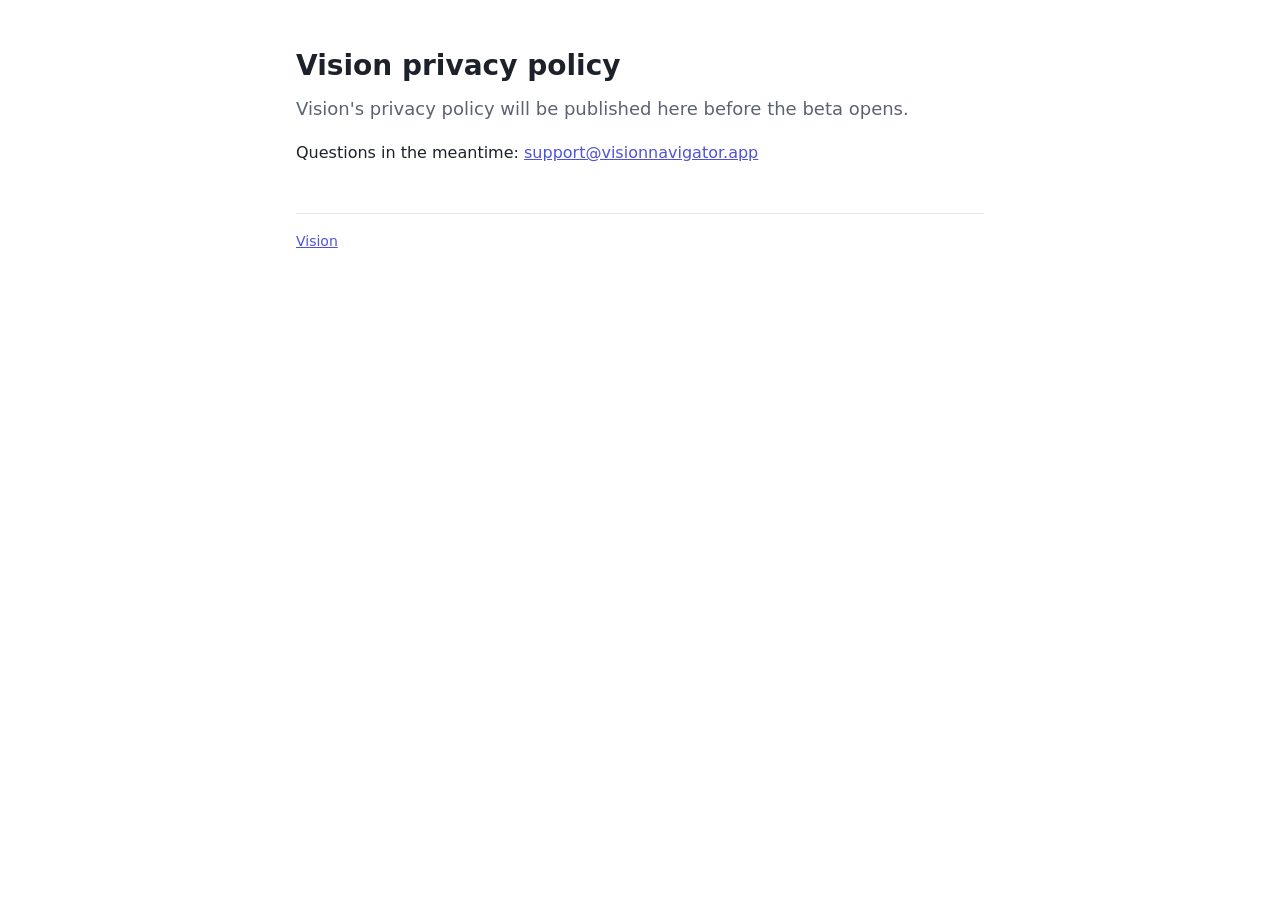
==== privacy/index.html @ 739d5fb8 "Placeholder home page and privacy page" ====
<!doctype html>
<html lang="en">
<head>
  <meta charset="utf-8">
  <meta name="viewport" content="width=device-width, initial-scale=1">
  <title>Vision privacy policy</title>
  <meta name="robots" content="noindex">
  <link rel="stylesheet" href="/style.css">
</head>
<body>
  <main>
    <h1>Vision privacy policy</h1>
    <p class="lead">Vision's privacy policy will be published here before the beta opens.</p>
    <p>Questions in the meantime: <a href="mailto:support@visionnavigator.app">support@visionnavigator.app</a></p>
    <footer>
      <p><a href="/">Vision</a></p>
    </footer>
  </main>
</body>
</html>
---- style.css ----
:root { --bg: #ffffff; --fg: #1d2129; --muted: #5b6372; --accent: #4f52d9; --border: #e3e6ec; }
@media (prefers-color-scheme: dark) { :root { --bg: #0d0f13; --fg: #e6e8ec; --muted: #9aa1ad; --accent: #8b8ef5; --border: #262a33; } }
* { box-sizing: border-box; }
html, body { margin: 0; background: var(--bg); color: var(--fg); }
body { font: 16px/1.6 ui-sans-serif, system-ui, -apple-system, "Segoe UI", sans-serif; }
main { max-width: 720px; margin: 0 auto; padding: 48px 16px 64px; }
h1 { font-size: 28px; line-height: 1.25; margin: 0 0 12px; }
p { margin: 0 0 16px; }
.lead { color: var(--muted); font-size: 18px; }
a { color: var(--accent); }
footer { margin-top: 48px; padding-top: 16px; border-top: 1px solid var(--border); color: var(--muted); font-size: 14px; }
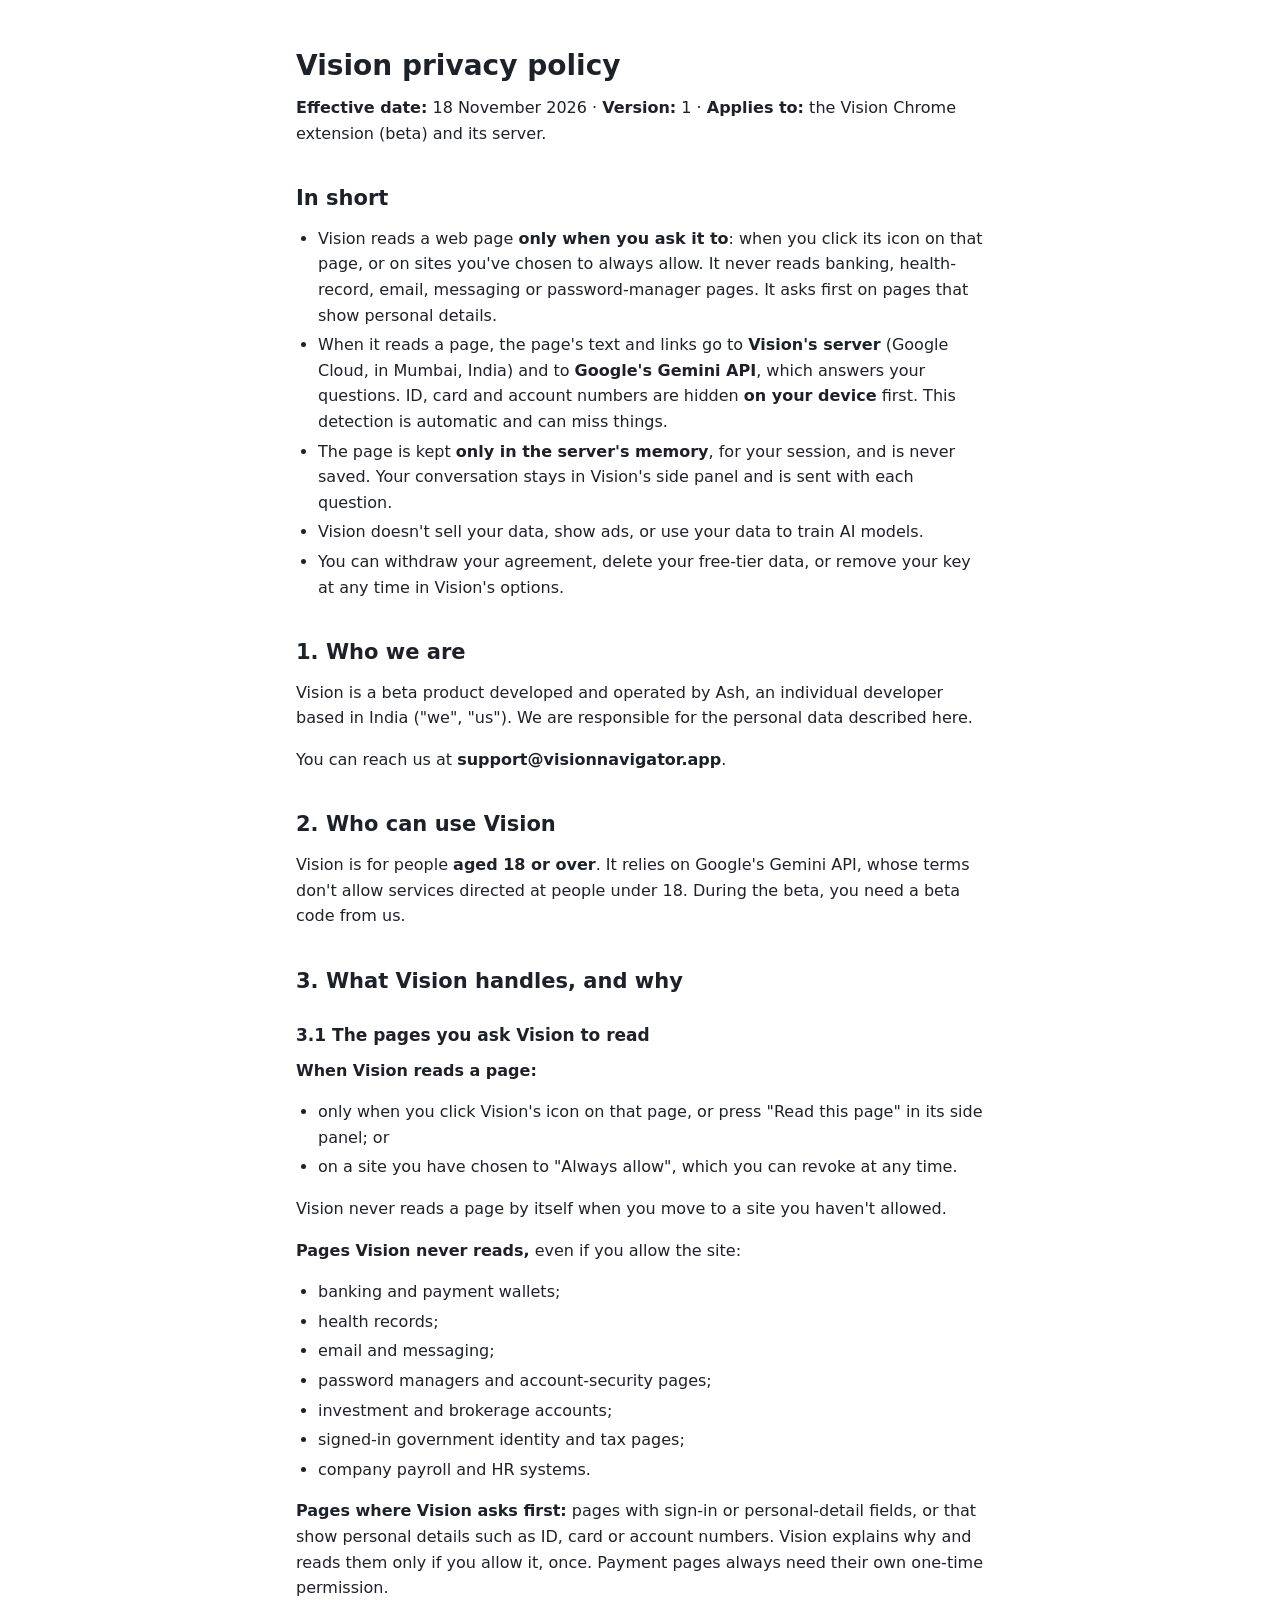
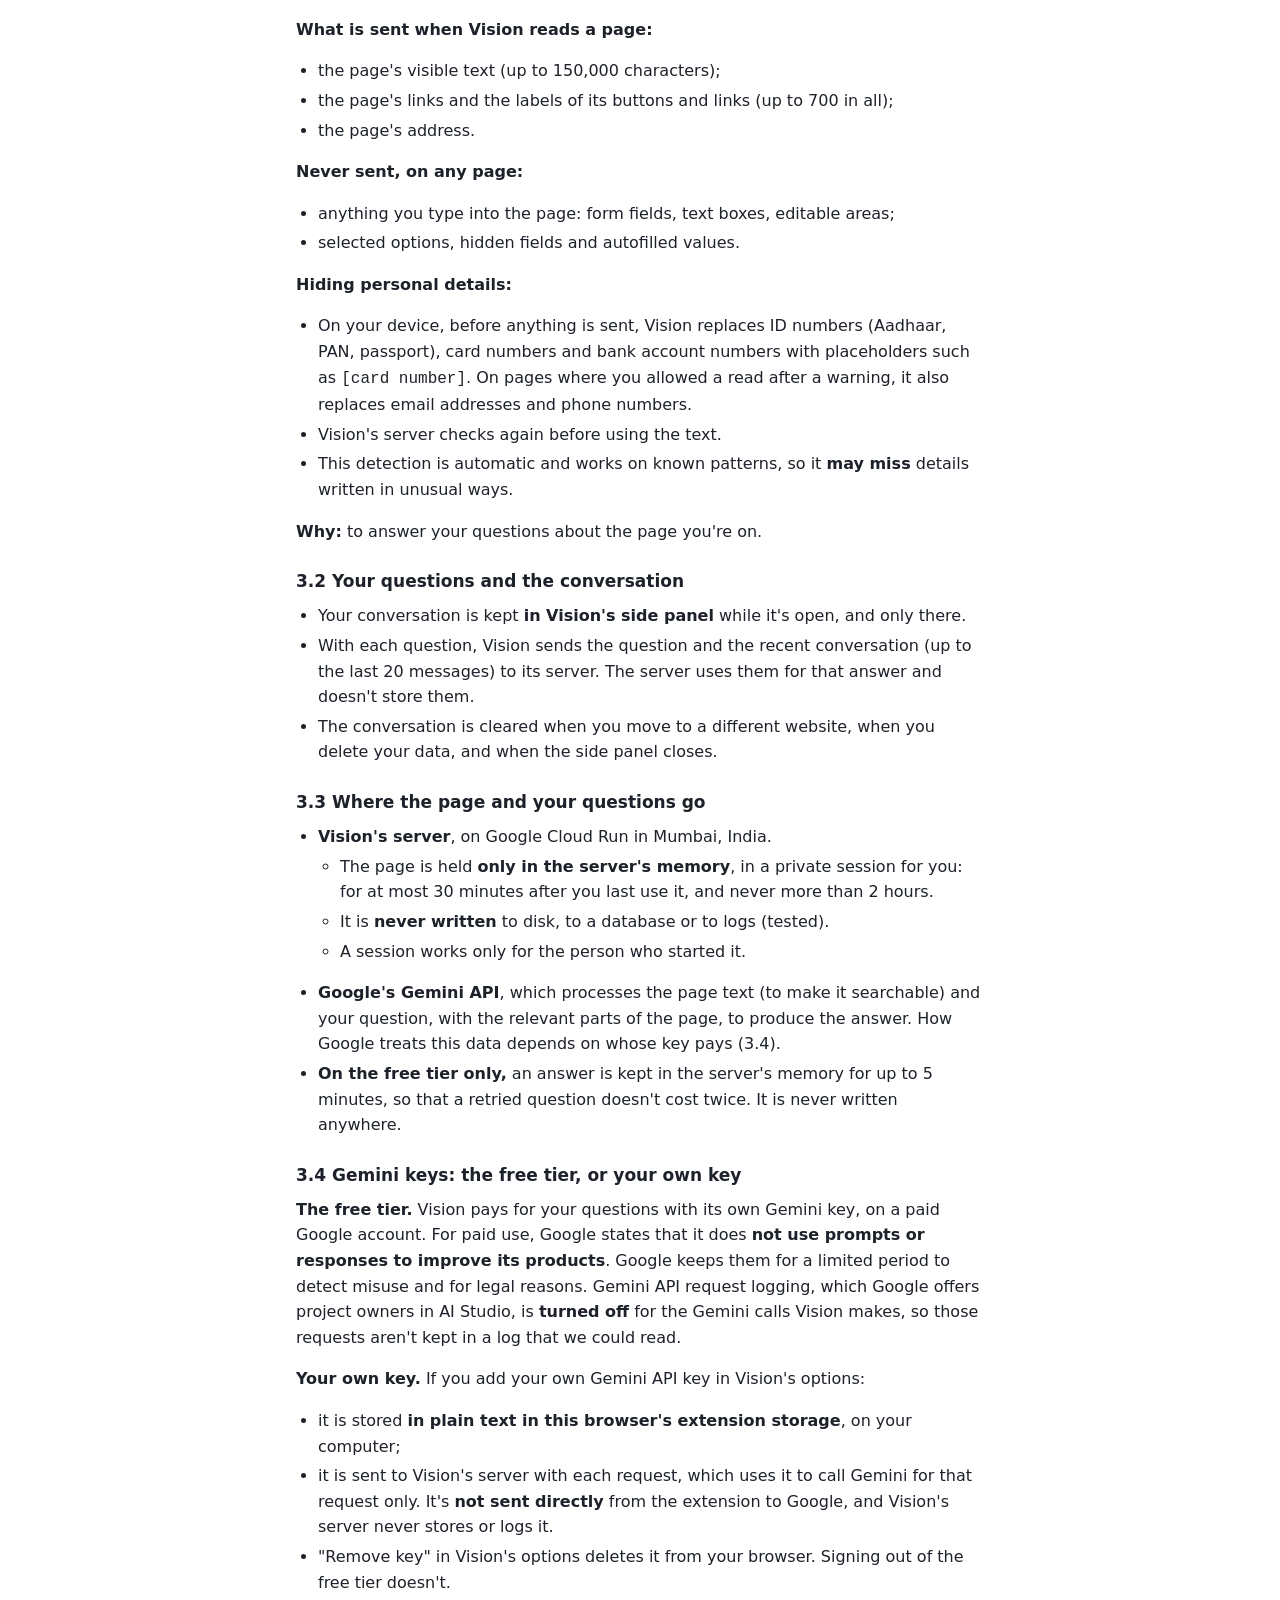
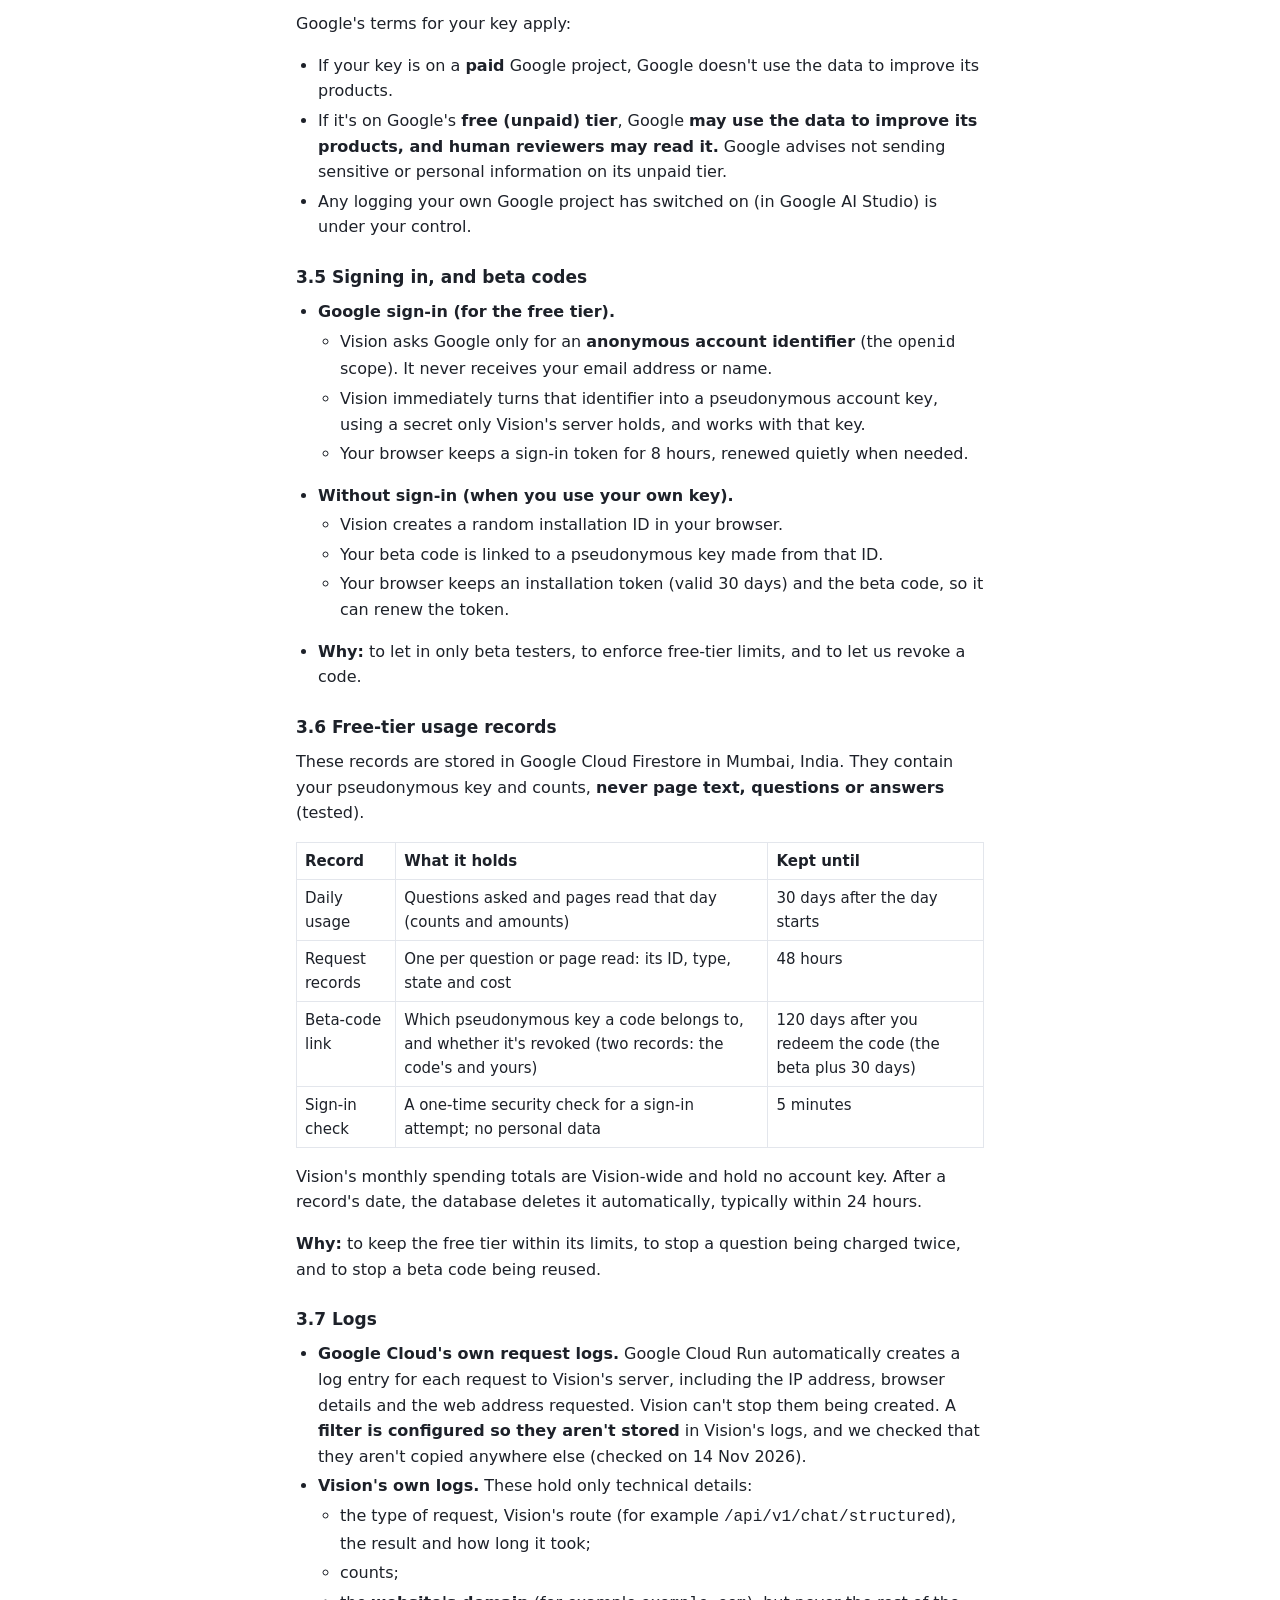
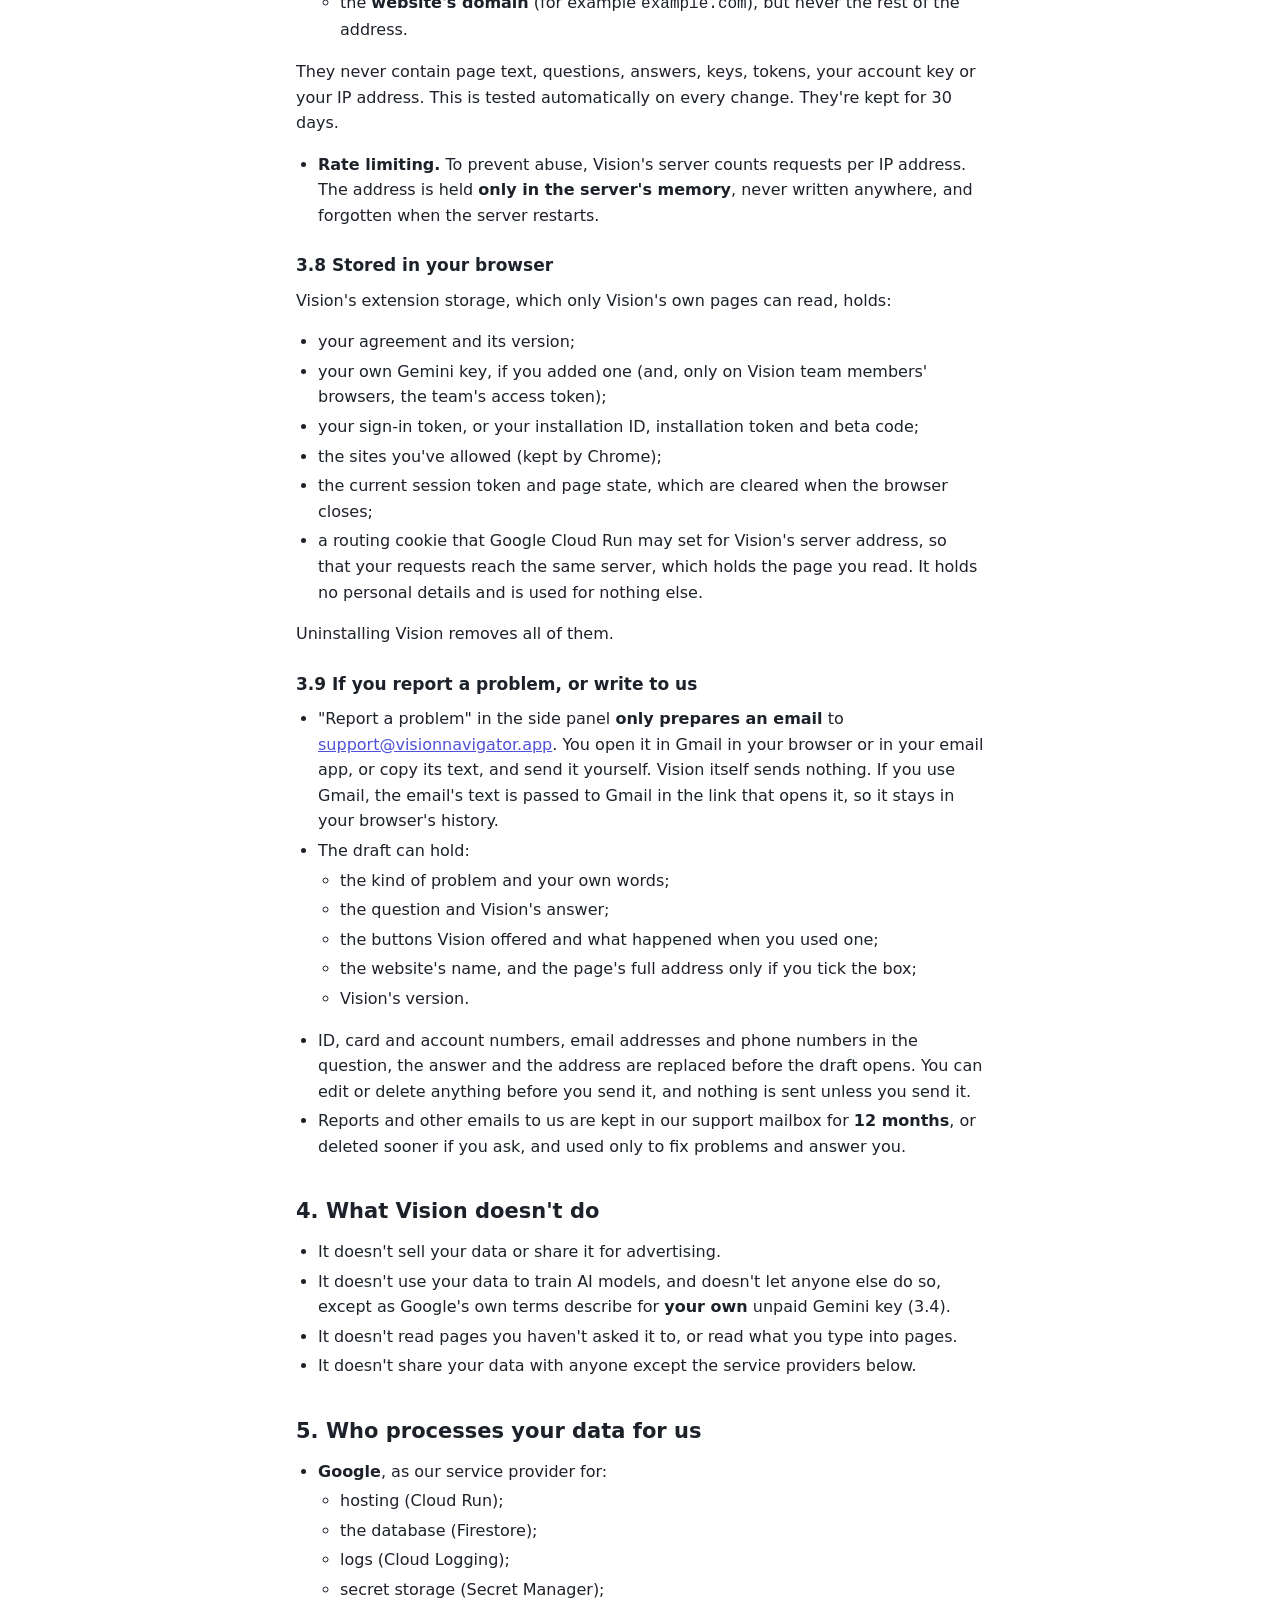
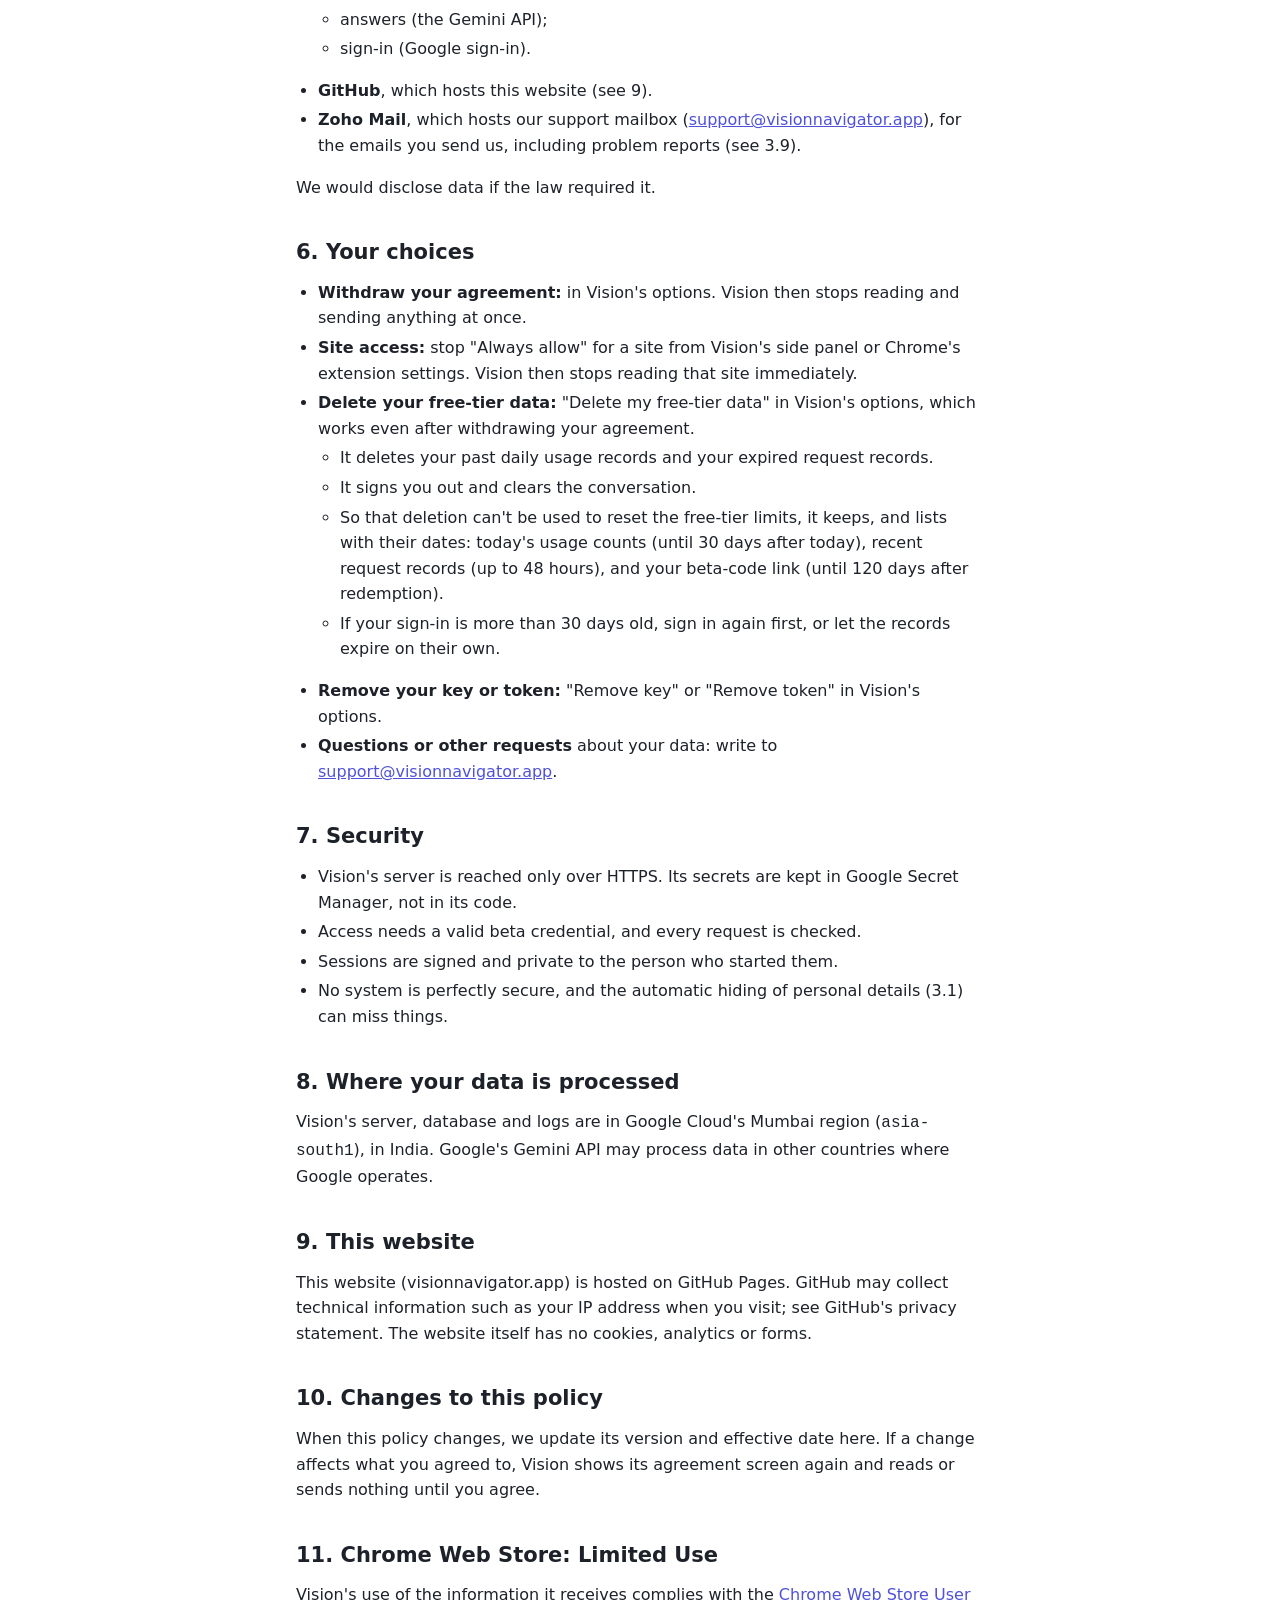
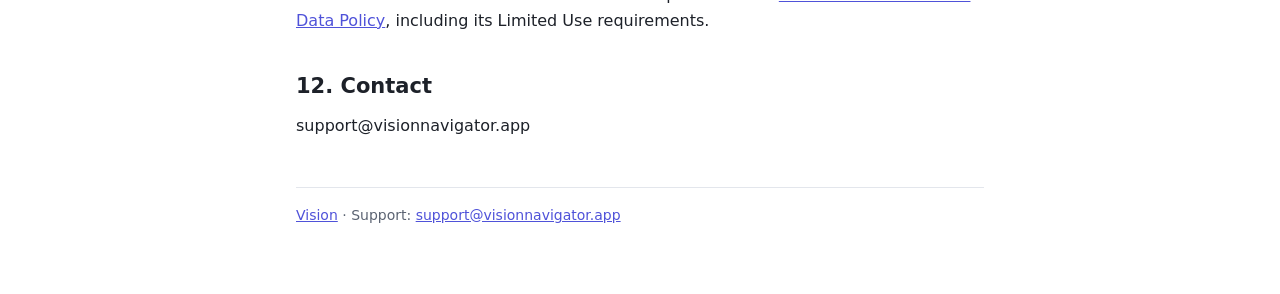
==== commit 142f5f51: "Publish the Vision privacy policy (version 1, effective 18 November 2026)" ====
--- a/privacy/index.html
+++ b/privacy/index.html
@@ -4,16 +4,247 @@
   <meta charset="utf-8">
   <meta name="viewport" content="width=device-width, initial-scale=1">
   <title>Vision privacy policy</title>
-  <meta name="robots" content="noindex">
+  <meta name="description" content="How the Vision Chrome extension (beta) handles your data.">
   <link rel="stylesheet" href="/style.css">
+  <style>
+    h2 { font-size: 21px; margin: 36px 0 10px; }
+    h3 { font-size: 17px; margin: 24px 0 8px; }
+    ul { margin: 0 0 16px; padding-left: 22px; }
+    li { margin: 4px 0; }
+    table { border-collapse: collapse; width: 100%; margin: 0 0 16px; font-size: 15px; }
+    th, td { border: 1px solid var(--border); padding: 6px 8px; text-align: left; vertical-align: top; }
+  </style>
 </head>
 <body>
   <main>
     <h1>Vision privacy policy</h1>
-    <p class="lead">Vision's privacy policy will be published here before the beta opens.</p>
-    <p>Questions in the meantime: <a href="mailto:support@visionnavigator.app">support@visionnavigator.app</a></p>
+    <p><strong>Effective date:</strong> 18 November 2026 · <strong>Version:</strong> 1 · <strong>Applies to:</strong> the Vision Chrome extension (beta) and its server.</p>
+    <h2>In short</h2>
+    <ul>
+    <li>Vision reads a web page <strong>only when you ask it to</strong>: when you click its icon on that page, or on sites you've chosen to always allow. It never reads banking, health-record, email, messaging or password-manager pages. It asks first on pages that show personal details.</li>
+    <li>When it reads a page, the page's text and links go to <strong>Vision's server</strong> (Google Cloud, in Mumbai, India) and to <strong>Google's Gemini API</strong>, which answers your questions. ID, card and account numbers are hidden <strong>on your device</strong> first. This detection is automatic and can miss things.</li>
+    <li>The page is kept <strong>only in the server's memory</strong>, for your session, and is never saved. Your conversation stays in Vision's side panel and is sent with each question.</li>
+    <li>Vision doesn't sell your data, show ads, or use your data to train AI models.</li>
+    <li>You can withdraw your agreement, delete your free-tier data, or remove your key at any time in Vision's options.</li>
+    </ul>
+    <h2>1. Who we are</h2>
+    <p>Vision is a beta product developed and operated by Ash, an individual developer based in India ("we", "us"). We are responsible for the personal data described here.</p>
+    <p>You can reach us at <strong>support@visionnavigator.app</strong>.</p>
+    <h2>2. Who can use Vision</h2>
+    <p>Vision is for people <strong>aged 18 or over</strong>. It relies on Google's Gemini API, whose terms don't allow services directed at people under 18. During the beta, you need a beta code from us.</p>
+    <h2>3. What Vision handles, and why</h2>
+    <h3>3.1 The pages you ask Vision to read</h3>
+    <p><strong>When Vision reads a page:</strong></p>
+    <ul>
+    <li>only when you click Vision's icon on that page, or press "Read this page" in its side panel; or</li>
+    <li>on a site you have chosen to "Always allow", which you can revoke at any time.</li>
+    </ul>
+    <p>Vision never reads a page by itself when you move to a site you haven't allowed.</p>
+    <p><strong>Pages Vision never reads,</strong> even if you allow the site:</p>
+    <ul>
+    <li>banking and payment wallets;</li>
+    <li>health records;</li>
+    <li>email and messaging;</li>
+    <li>password managers and account-security pages;</li>
+    <li>investment and brokerage accounts;</li>
+    <li>signed-in government identity and tax pages;</li>
+    <li>company payroll and HR systems.</li>
+    </ul>
+    <p><strong>Pages where Vision asks first:</strong> pages with sign-in or personal-detail fields, or that show personal details such as ID, card or account numbers. Vision explains why and reads them only if you allow it, once. Payment pages always need their own one-time permission.</p>
+    <p><strong>What is sent when Vision reads a page:</strong></p>
+    <ul>
+    <li>the page's visible text (up to 150,000 characters);</li>
+    <li>the page's links and the labels of its buttons and links (up to 700 in all);</li>
+    <li>the page's address.</li>
+    </ul>
+    <p><strong>Never sent, on any page:</strong></p>
+    <ul>
+    <li>anything you type into the page: form fields, text boxes, editable areas;</li>
+    <li>selected options, hidden fields and autofilled values.</li>
+    </ul>
+    <p><strong>Hiding personal details:</strong></p>
+    <ul>
+    <li>On your device, before anything is sent, Vision replaces ID numbers (Aadhaar, PAN, passport), card numbers and bank account numbers with placeholders such as <code>[card number]</code>. On pages where you allowed a read after a warning, it also replaces email addresses and phone numbers.</li>
+    <li>Vision's server checks again before using the text.</li>
+    <li>This detection is automatic and works on known patterns, so it <strong>may miss</strong> details written in unusual ways.</li>
+    </ul>
+    <p><strong>Why:</strong> to answer your questions about the page you're on.</p>
+    <h3>3.2 Your questions and the conversation</h3>
+    <ul>
+    <li>Your conversation is kept <strong>in Vision's side panel</strong> while it's open, and only there.</li>
+    <li>With each question, Vision sends the question and the recent conversation (up to the last 20 messages) to its server. The server uses them for that answer and doesn't store them.</li>
+    <li>The conversation is cleared when you move to a different website, when you delete your data, and when the side panel closes.</li>
+    </ul>
+    <h3>3.3 Where the page and your questions go</h3>
+    <ul>
+    <li><strong>Vision's server</strong>, on Google Cloud Run in Mumbai, India.<ul>
+    <li>The page is held <strong>only in the server's memory</strong>, in a private session for you: for at most 30 minutes after you last use it, and never more than 2 hours.</li>
+    <li>It is <strong>never written</strong> to disk, to a database or to logs (tested).</li>
+    <li>A session works only for the person who started it.</li>
+    </ul>
+    </li>
+    <li><strong>Google's Gemini API</strong>, which processes the page text (to make it searchable) and your question, with the relevant parts of the page, to produce the answer. How Google treats this data depends on whose key pays (3.4).</li>
+    <li><strong>On the free tier only,</strong> an answer is kept in the server's memory for up to 5 minutes, so that a retried question doesn't cost twice. It is never written anywhere.</li>
+    </ul>
+    <h3>3.4 Gemini keys: the free tier, or your own key</h3>
+    <p><strong>The free tier.</strong> Vision pays for your questions with its own Gemini key, on a paid Google account. For paid use, Google states that it does <strong>not use prompts or responses to improve its products</strong>. Google keeps them for a limited period to detect misuse and for legal reasons. Gemini API request logging, which Google offers project owners in AI Studio, is <strong>turned off</strong> for the Gemini calls Vision makes, so those requests aren't kept in a log that we could read.</p>
+    <p><strong>Your own key.</strong> If you add your own Gemini API key in Vision's options:</p>
+    <ul>
+    <li>it is stored <strong>in plain text in this browser's extension storage</strong>, on your computer;</li>
+    <li>it is sent to Vision's server with each request, which uses it to call Gemini for that request only. It's <strong>not sent directly</strong> from the extension to Google, and Vision's server never stores or logs it.</li>
+    <li>"Remove key" in Vision's options deletes it from your browser. Signing out of the free tier doesn't.</li>
+    </ul>
+    <p>Google's terms for your key apply:</p>
+    <ul>
+    <li>If your key is on a <strong>paid</strong> Google project, Google doesn't use the data to improve its products.</li>
+    <li>If it's on Google's <strong>free (unpaid) tier</strong>, Google <strong>may use the data to improve its products, and human reviewers may read it.</strong> Google advises not sending sensitive or personal information on its unpaid tier.</li>
+    <li>Any logging your own Google project has switched on (in Google AI Studio) is under your control.</li>
+    </ul>
+    <h3>3.5 Signing in, and beta codes</h3>
+    <ul>
+    <li><strong>Google sign-in (for the free tier).</strong><ul>
+    <li>Vision asks Google only for an <strong>anonymous account identifier</strong> (the <code>openid</code> scope). It never receives your email address or name.</li>
+    <li>Vision immediately turns that identifier into a pseudonymous account key, using a secret only Vision's server holds, and works with that key.</li>
+    <li>Your browser keeps a sign-in token for 8 hours, renewed quietly when needed.</li>
+    </ul>
+    </li>
+    <li><strong>Without sign-in (when you use your own key).</strong><ul>
+    <li>Vision creates a random installation ID in your browser.</li>
+    <li>Your beta code is linked to a pseudonymous key made from that ID.</li>
+    <li>Your browser keeps an installation token (valid 30 days) and the beta code, so it can renew the token.</li>
+    </ul>
+    </li>
+    <li><strong>Why:</strong> to let in only beta testers, to enforce free-tier limits, and to let us revoke a code.</li>
+    </ul>
+    <h3>3.6 Free-tier usage records</h3>
+    <p>These records are stored in Google Cloud Firestore in Mumbai, India. They contain your pseudonymous key and counts, <strong>never page text, questions or answers</strong> (tested).</p>
+    <table>
+    <thead>
+    <tr>
+    <th>Record</th>
+    <th>What it holds</th>
+    <th>Kept until</th>
+    </tr>
+    </thead>
+    <tbody>
+    <tr>
+    <td>Daily usage</td>
+    <td>Questions asked and pages read that day (counts and amounts)</td>
+    <td>30 days after the day starts</td>
+    </tr>
+    <tr>
+    <td>Request records</td>
+    <td>One per question or page read: its ID, type, state and cost</td>
+    <td>48 hours</td>
+    </tr>
+    <tr>
+    <td>Beta-code link</td>
+    <td>Which pseudonymous key a code belongs to, and whether it's revoked (two records: the code's and yours)</td>
+    <td>120 days after you redeem the code (the beta plus 30 days)</td>
+    </tr>
+    <tr>
+    <td>Sign-in check</td>
+    <td>A one-time security check for a sign-in attempt; no personal data</td>
+    <td>5 minutes</td>
+    </tr>
+    </tbody>
+    </table>
+    <p>Vision's monthly spending totals are Vision-wide and hold no account key. After a record's date, the database deletes it automatically, typically within 24 hours.</p>
+    <p><strong>Why:</strong> to keep the free tier within its limits, to stop a question being charged twice, and to stop a beta code being reused.</p>
+    <h3>3.7 Logs</h3>
+    <ul>
+    <li><strong>Google Cloud's own request logs.</strong> Google Cloud Run automatically creates a log entry for each request to Vision's server, including the IP address, browser details and the web address requested. Vision can't stop them being created. A <strong>filter is configured so they aren't stored</strong> in Vision's logs, and we checked that they aren't copied anywhere else (checked on 14 Nov 2026).</li>
+    <li><strong>Vision's own logs.</strong> These hold only technical details:<ul>
+    <li>the type of request, Vision's route (for example <code>/api/v1/chat/structured</code>), the result and how long it took;</li>
+    <li>counts;</li>
+    <li>the <strong>website's domain</strong> (for example <code>example.com</code>), but never the rest of the address.</li>
+    </ul>
+    </li>
+    </ul>
+    <p>They never contain page text, questions, answers, keys, tokens, your account key or your IP address. This is tested automatically on every change. They're kept for 30 days.</p>
+    <ul>
+    <li><strong>Rate limiting.</strong> To prevent abuse, Vision's server counts requests per IP address. The address is held <strong>only in the server's memory</strong>, never written anywhere, and forgotten when the server restarts.</li>
+    </ul>
+    <h3>3.8 Stored in your browser</h3>
+    <p>Vision's extension storage, which only Vision's own pages can read, holds:</p>
+    <ul>
+    <li>your agreement and its version;</li>
+    <li>your own Gemini key, if you added one (and, only on Vision team members' browsers, the team's access token);</li>
+    <li>your sign-in token, or your installation ID, installation token and beta code;</li>
+    <li>the sites you've allowed (kept by Chrome);</li>
+    <li>the current session token and page state, which are cleared when the browser closes;</li>
+    <li>a routing cookie that Google Cloud Run may set for Vision's server address, so that your requests reach the same server, which holds the page you read. It holds no personal details and is used for nothing else.</li>
+    </ul>
+    <p>Uninstalling Vision removes all of them.</p>
+    <h3>3.9 If you report a problem, or write to us</h3>
+    <ul>
+    <li>"Report a problem" in the side panel <strong>only prepares an email</strong> to <a href="mailto:support@visionnavigator.app">support@visionnavigator.app</a>. You open it in Gmail in your browser or in your email app, or copy its text, and send it yourself. Vision itself sends nothing. If you use Gmail, the email's text is passed to Gmail in the link that opens it, so it stays in your browser's history.</li>
+    <li>The draft can hold:<ul>
+    <li>the kind of problem and your own words;</li>
+    <li>the question and Vision's answer;</li>
+    <li>the buttons Vision offered and what happened when you used one;</li>
+    <li>the website's name, and the page's full address only if you tick the box;</li>
+    <li>Vision's version.</li>
+    </ul>
+    </li>
+    <li>ID, card and account numbers, email addresses and phone numbers in the question, the answer and the address are replaced before the draft opens. You can edit or delete anything before you send it, and nothing is sent unless you send it.</li>
+    <li>Reports and other emails to us are kept in our support mailbox for <strong>12 months</strong>, or deleted sooner if you ask, and used only to fix problems and answer you.</li>
+    </ul>
+    <h2>4. What Vision doesn't do</h2>
+    <ul>
+    <li>It doesn't sell your data or share it for advertising.</li>
+    <li>It doesn't use your data to train AI models, and doesn't let anyone else do so, except as Google's own terms describe for <strong>your own</strong> unpaid Gemini key (3.4).</li>
+    <li>It doesn't read pages you haven't asked it to, or read what you type into pages.</li>
+    <li>It doesn't share your data with anyone except the service providers below.</li>
+    </ul>
+    <h2>5. Who processes your data for us</h2>
+    <ul>
+    <li><strong>Google</strong>, as our service provider for:<ul>
+    <li>hosting (Cloud Run);</li>
+    <li>the database (Firestore);</li>
+    <li>logs (Cloud Logging);</li>
+    <li>secret storage (Secret Manager);</li>
+    <li>answers (the Gemini API);</li>
+    <li>sign-in (Google sign-in).</li>
+    </ul>
+    </li>
+    <li><strong>GitHub</strong>, which hosts this website (see 9).</li>
+    <li><strong>Zoho Mail</strong>, which hosts our support mailbox (<a href="mailto:support@visionnavigator.app">support@visionnavigator.app</a>), for the emails you send us, including problem reports (see 3.9).</li>
+    </ul>
+    <p>We would disclose data if the law required it.</p>
+    <h2>6. Your choices</h2>
+    <ul>
+    <li><strong>Withdraw your agreement:</strong> in Vision's options. Vision then stops reading and sending anything at once.</li>
+    <li><strong>Site access:</strong> stop "Always allow" for a site from Vision's side panel or Chrome's extension settings. Vision then stops reading that site immediately.</li>
+    <li><strong>Delete your free-tier data:</strong> "Delete my free-tier data" in Vision's options, which works even after withdrawing your agreement.<ul>
+    <li>It deletes your past daily usage records and your expired request records.</li>
+    <li>It signs you out and clears the conversation.</li>
+    <li>So that deletion can't be used to reset the free-tier limits, it keeps, and lists with their dates: today's usage counts (until 30 days after today), recent request records (up to 48 hours), and your beta-code link (until 120 days after redemption).</li>
+    <li>If your sign-in is more than 30 days old, sign in again first, or let the records expire on their own.</li>
+    </ul>
+    </li>
+    <li><strong>Remove your key or token:</strong> "Remove key" or "Remove token" in Vision's options.</li>
+    <li><strong>Questions or other requests</strong> about your data: write to <a href="mailto:support@visionnavigator.app">support@visionnavigator.app</a>.</li>
+    </ul>
+    <h2>7. Security</h2>
+    <ul>
+    <li>Vision's server is reached only over HTTPS. Its secrets are kept in Google Secret Manager, not in its code.</li>
+    <li>Access needs a valid beta credential, and every request is checked.</li>
+    <li>Sessions are signed and private to the person who started them.</li>
+    <li>No system is perfectly secure, and the automatic hiding of personal details (3.1) can miss things.</li>
+    </ul>
+    <h2>8. Where your data is processed</h2>
+    <p>Vision's server, database and logs are in Google Cloud's Mumbai region (<code>asia-south1</code>), in India. Google's Gemini API may process data in other countries where Google operates.</p>
+    <h2>9. This website</h2>
+    <p>This website (visionnavigator.app) is hosted on GitHub Pages. GitHub may collect technical information such as your IP address when you visit; see GitHub's privacy statement. The website itself has no cookies, analytics or forms.</p>
+    <h2>10. Changes to this policy</h2>
+    <p>When this policy changes, we update its version and effective date here. If a change affects what you agreed to, Vision shows its agreement screen again and reads or sends nothing until you agree.</p>
+    <h2>11. Chrome Web Store: Limited Use</h2>
+    <p>Vision's use of the information it receives complies with the <a href="https://developer.chrome.com/docs/webstore/program-policies/">Chrome Web Store User Data Policy</a>, including its Limited Use requirements.</p>
+    <h2>12. Contact</h2>
+    <p>support@visionnavigator.app</p>
     <footer>
-      <p><a href="/">Vision</a></p>
+      <p><a href="/">Vision</a> · Support: <a href="mailto:support@visionnavigator.app">support@visionnavigator.app</a></p>
     </footer>
   </main>
 </body>
